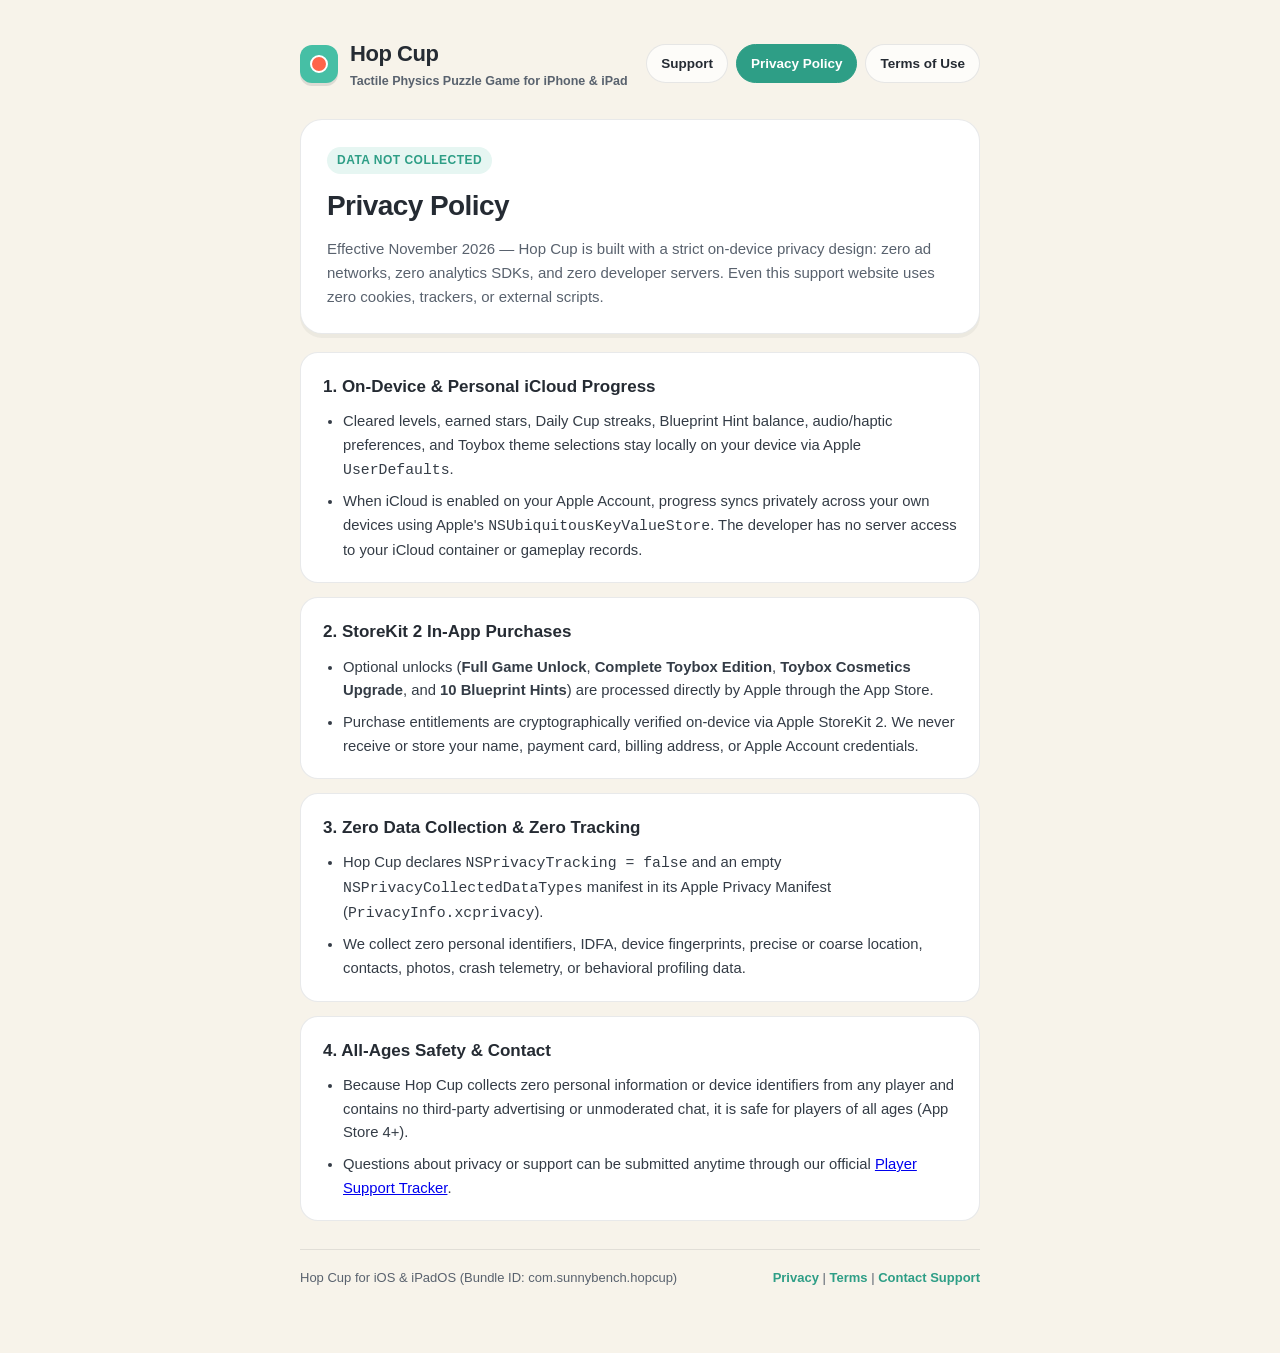
==== privacy/index.html @ 7bc16e6a "Publish Hop Cup Support, Privacy Policy, and Terms of Use pages" ====
<!DOCTYPE html>
<html lang="en">
<head>
  <meta charset="utf-8">
  <meta name="viewport" content="width=device-width, initial-scale=1">
  <title>Privacy Policy | Hop Cup</title>
  <link rel="stylesheet" href="../style.css">
</head>
<body>
  <div class="wrap">
    <header>
      <a class="brand" href="../">
        <div class="badge-ball"><span></span></div>
        <div>
          <div class="brand-title">Hop Cup</div>
          <div class="brand-sub">Tactile Physics Puzzle Game for iPhone &amp; iPad</div>
        </div>
      </a>
      <nav>
        <a href="../support/" class="">Support</a>
        <a href="../privacy/" class="active">Privacy Policy</a>
        <a href="../terms/" class="">Terms of Use</a>
      </nav>
    </header>
    
    <section class="hero">
      <span class="pill">Data Not Collected</span>
      <h1>Privacy Policy</h1>
      <p class="intro">Effective November 2026 — Hop Cup is built with a strict on-device privacy design: zero ad networks, zero analytics SDKs, and zero developer servers. Even this support website uses zero cookies, trackers, or external scripts.</p>
    </section>

    <section class="card">
      <h2>1. On-Device &amp; Personal iCloud Progress</h2>
      <ul>
        <li>Cleared levels, earned stars, Daily Cup streaks, Blueprint Hint balance, audio/haptic preferences, and Toybox theme selections stay locally on your device via Apple <code>UserDefaults</code>.</li>
        <li>When iCloud is enabled on your Apple Account, progress syncs privately across your own devices using Apple's <code>NSUbiquitousKeyValueStore</code>. The developer has no server access to your iCloud container or gameplay records.</li>
      </ul>
    </section>

    <section class="card">
      <h2>2. StoreKit 2 In-App Purchases</h2>
      <ul>
        <li>Optional unlocks (<strong>Full Game Unlock</strong>, <strong>Complete Toybox Edition</strong>, <strong>Toybox Cosmetics Upgrade</strong>, and <strong>10 Blueprint Hints</strong>) are processed directly by Apple through the App Store.</li>
        <li>Purchase entitlements are cryptographically verified on-device via Apple StoreKit 2. We never receive or store your name, payment card, billing address, or Apple Account credentials.</li>
      </ul>
    </section>

    <section class="card">
      <h2>3. Zero Data Collection &amp; Zero Tracking</h2>
      <ul>
        <li>Hop Cup declares <code>NSPrivacyTracking = false</code> and an empty <code>NSPrivacyCollectedDataTypes</code> manifest in its Apple Privacy Manifest (<code>PrivacyInfo.xcprivacy</code>).</li>
        <li>We collect zero personal identifiers, IDFA, device fingerprints, precise or coarse location, contacts, photos, crash telemetry, or behavioral profiling data.</li>
      </ul>
    </section>

    <section class="card">
      <h2>4. All-Ages Safety &amp; Contact</h2>
      <ul>
        <li>Because Hop Cup collects zero personal information or device identifiers from any player and contains no third-party advertising or unmoderated chat, it is safe for players of all ages (App Store 4+).</li>
        <li>Questions about privacy or support can be submitted anytime through our official <a href="https://github.com/bakidmr60/hopcup/issues/new">Player Support Tracker</a>.</li>
      </ul>
    </section>

    <footer>
      <span>Hop Cup for iOS &amp; iPadOS (Bundle ID: com.sunnybench.hopcup)</span>
      <span><a href="../privacy/">Privacy</a> | <a href="../terms/">Terms</a> | <a href="https://github.com/bakidmr60/hopcup/issues">Contact Support</a></span>
    </footer>
  </div>
</body>
</html>
---- style.css ----
:root {
  --cream: #F7F3EA;
  --card: #FFFFFF;
  --ink: #252B33;
  --muted: #59626E;
  --mint: #2E9E86;
  --mint-bg: #E6F6F2;
  --coral: #FF644A;
  --border: rgba(37, 43, 51, 0.10);
}
* { box-sizing: border-box; }
body {
  margin: 0;
  padding: 0;
  background: var(--cream);
  color: var(--ink);
  font-family: -apple-system, BlinkMacSystemFont, "SF Pro Rounded", "Segoe UI", Roboto, Helvetica, Arial, sans-serif;
  line-height: 1.6;
  -webkit-font-smoothing: antialiased;
}
.wrap {
  max-width: 720px;
  margin: 0 auto;
  padding: 36px 20px 64px;
}
header {
  display: flex;
  flex-wrap: wrap;
  align-items: center;
  justify-content: space-between;
  gap: 16px;
  margin-bottom: 28px;
}
.brand {
  display: flex;
  align-items: center;
  gap: 12px;
  text-decoration: none;
  color: var(--ink);
}
.badge-ball {
  width: 38px;
  height: 38px;
  border-radius: 12px;
  background: #46BFA5;
  display: inline-flex;
  align-items: center;
  justify-content: center;
  box-shadow: 0 3px 0 rgba(37, 43, 51, 0.12);
}
.badge-ball span {
  width: 18px;
  height: 18px;
  border-radius: 50%;
  background: var(--coral);
  border: 2.5px solid #FFFFFF;
  display: block;
}
.brand-title {
  font-size: 22px;
  font-weight: 800;
  letter-spacing: -0.02em;
}
.brand-sub {
  font-size: 12.5px;
  color: var(--muted);
  font-weight: 600;
}
nav {
  display: flex;
  gap: 8px;
  flex-wrap: wrap;
}
nav a {
  text-decoration: none;
  color: var(--ink);
  font-weight: 700;
  font-size: 13.5px;
  padding: 8px 14px;
  border-radius: 999px;
  background: rgba(255, 255, 255, 0.72);
  border: 1px solid var(--border);
}
nav a.active {
  background: var(--mint);
  color: #FFFFFF;
  border-color: var(--mint);
}
.hero {
  background: var(--card);
  border-radius: 22px;
  padding: 26px 26px 24px;
  border: 1px solid var(--border);
  box-shadow: 0 4px 0 rgba(37, 43, 51, 0.05);
  margin-bottom: 18px;
}
.pill {
  display: inline-block;
  font-size: 12px;
  font-weight: 800;
  text-transform: uppercase;
  letter-spacing: 0.04em;
  color: var(--mint);
  background: var(--mint-bg);
  padding: 4px 10px;
  border-radius: 999px;
  margin-bottom: 10px;
}
h1 {
  margin: 0 0 8px;
  font-size: 28px;
  font-weight: 800;
  letter-spacing: -0.02em;
}
.intro {
  margin: 0;
  color: var(--muted);
  font-size: 15px;
}
.card {
  background: var(--card);
  border-radius: 18px;
  padding: 20px 22px;
  border: 1px solid var(--border);
  margin-bottom: 14px;
}
.card h2 {
  margin: 0 0 10px;
  font-size: 17px;
  font-weight: 800;
}
.card ul {
  margin: 0;
  padding-left: 20px;
}
.card li {
  margin-bottom: 8px;
  color: #343C46;
  font-size: 14.8px;
}
.card li:last-child { margin-bottom: 0; }
.cta-btn {
  display: inline-block;
  margin-top: 12px;
  background: var(--mint);
  color: #FFFFFF;
  text-decoration: none;
  font-weight: 800;
  font-size: 14.5px;
  padding: 11px 18px;
  border-radius: 999px;
}
footer {
  margin-top: 28px;
  padding-top: 18px;
  border-top: 1px solid var(--border);
  font-size: 13px;
  color: var(--muted);
  display: flex;
  flex-wrap: wrap;
  justify-content: space-between;
  gap: 10px;
}
footer a { color: var(--mint); font-weight: 700; text-decoration: none; }
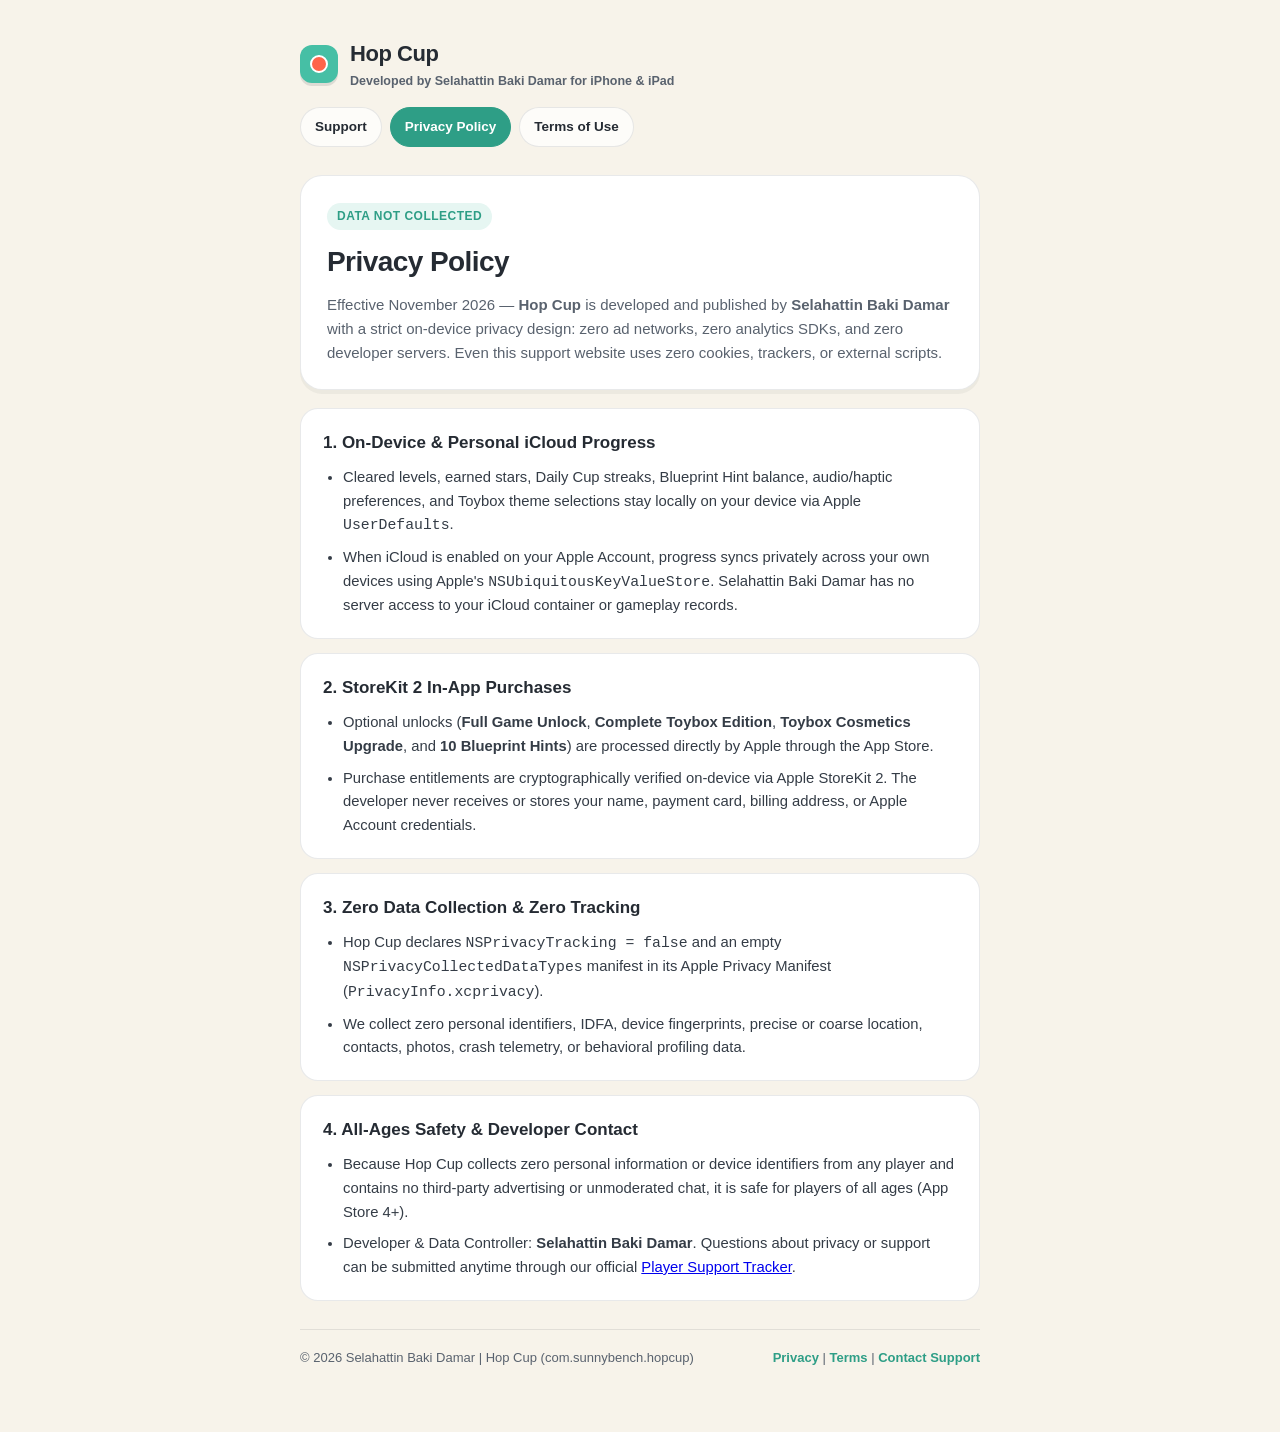
==== commit aba249a7: "Update developer legal name to Selahattin Baki Damar across Privacy, Terms, and Support" ====
--- a/privacy/index.html
+++ b/privacy/index.html
@@ -13,7 +13,7 @@
         <div class="badge-ball"><span></span></div>
         <div>
           <div class="brand-title">Hop Cup</div>
-          <div class="brand-sub">Tactile Physics Puzzle Game for iPhone &amp; iPad</div>
+          <div class="brand-sub">Developed by Selahattin Baki Damar for iPhone &amp; iPad</div>
         </div>
       </a>
       <nav>
@@ -26,14 +26,14 @@
     <section class="hero">
       <span class="pill">Data Not Collected</span>
       <h1>Privacy Policy</h1>
-      <p class="intro">Effective November 2026 — Hop Cup is built with a strict on-device privacy design: zero ad networks, zero analytics SDKs, and zero developer servers. Even this support website uses zero cookies, trackers, or external scripts.</p>
+      <p class="intro">Effective November 2026 — <strong>Hop Cup</strong> is developed and published by <strong>Selahattin Baki Damar</strong> with a strict on-device privacy design: zero ad networks, zero analytics SDKs, and zero developer servers. Even this support website uses zero cookies, trackers, or external scripts.</p>
     </section>
 
     <section class="card">
       <h2>1. On-Device &amp; Personal iCloud Progress</h2>
       <ul>
         <li>Cleared levels, earned stars, Daily Cup streaks, Blueprint Hint balance, audio/haptic preferences, and Toybox theme selections stay locally on your device via Apple <code>UserDefaults</code>.</li>
-        <li>When iCloud is enabled on your Apple Account, progress syncs privately across your own devices using Apple's <code>NSUbiquitousKeyValueStore</code>. The developer has no server access to your iCloud container or gameplay records.</li>
+        <li>When iCloud is enabled on your Apple Account, progress syncs privately across your own devices using Apple's <code>NSUbiquitousKeyValueStore</code>. Selahattin Baki Damar has no server access to your iCloud container or gameplay records.</li>
       </ul>
     </section>
 
@@ -41,7 +41,7 @@
       <h2>2. StoreKit 2 In-App Purchases</h2>
       <ul>
         <li>Optional unlocks (<strong>Full Game Unlock</strong>, <strong>Complete Toybox Edition</strong>, <strong>Toybox Cosmetics Upgrade</strong>, and <strong>10 Blueprint Hints</strong>) are processed directly by Apple through the App Store.</li>
-        <li>Purchase entitlements are cryptographically verified on-device via Apple StoreKit 2. We never receive or store your name, payment card, billing address, or Apple Account credentials.</li>
+        <li>Purchase entitlements are cryptographically verified on-device via Apple StoreKit 2. The developer never receives or stores your name, payment card, billing address, or Apple Account credentials.</li>
       </ul>
     </section>
 
@@ -54,15 +54,15 @@
     </section>
 
     <section class="card">
-      <h2>4. All-Ages Safety &amp; Contact</h2>
+      <h2>4. All-Ages Safety &amp; Developer Contact</h2>
       <ul>
         <li>Because Hop Cup collects zero personal information or device identifiers from any player and contains no third-party advertising or unmoderated chat, it is safe for players of all ages (App Store 4+).</li>
-        <li>Questions about privacy or support can be submitted anytime through our official <a href="https://github.com/bakidmr60/hopcup/issues/new">Player Support Tracker</a>.</li>
+        <li>Developer &amp; Data Controller: <strong>Selahattin Baki Damar</strong>. Questions about privacy or support can be submitted anytime through our official <a href="https://github.com/bakidmr60/hopcup/issues/new">Player Support Tracker</a>.</li>
       </ul>
     </section>
 
     <footer>
-      <span>Hop Cup for iOS &amp; iPadOS (Bundle ID: com.sunnybench.hopcup)</span>
+      <span>&copy; 2026 Selahattin Baki Damar | Hop Cup (com.sunnybench.hopcup)</span>
       <span><a href="../privacy/">Privacy</a> | <a href="../terms/">Terms</a> | <a href="https://github.com/bakidmr60/hopcup/issues">Contact Support</a></span>
     </footer>
   </div>
